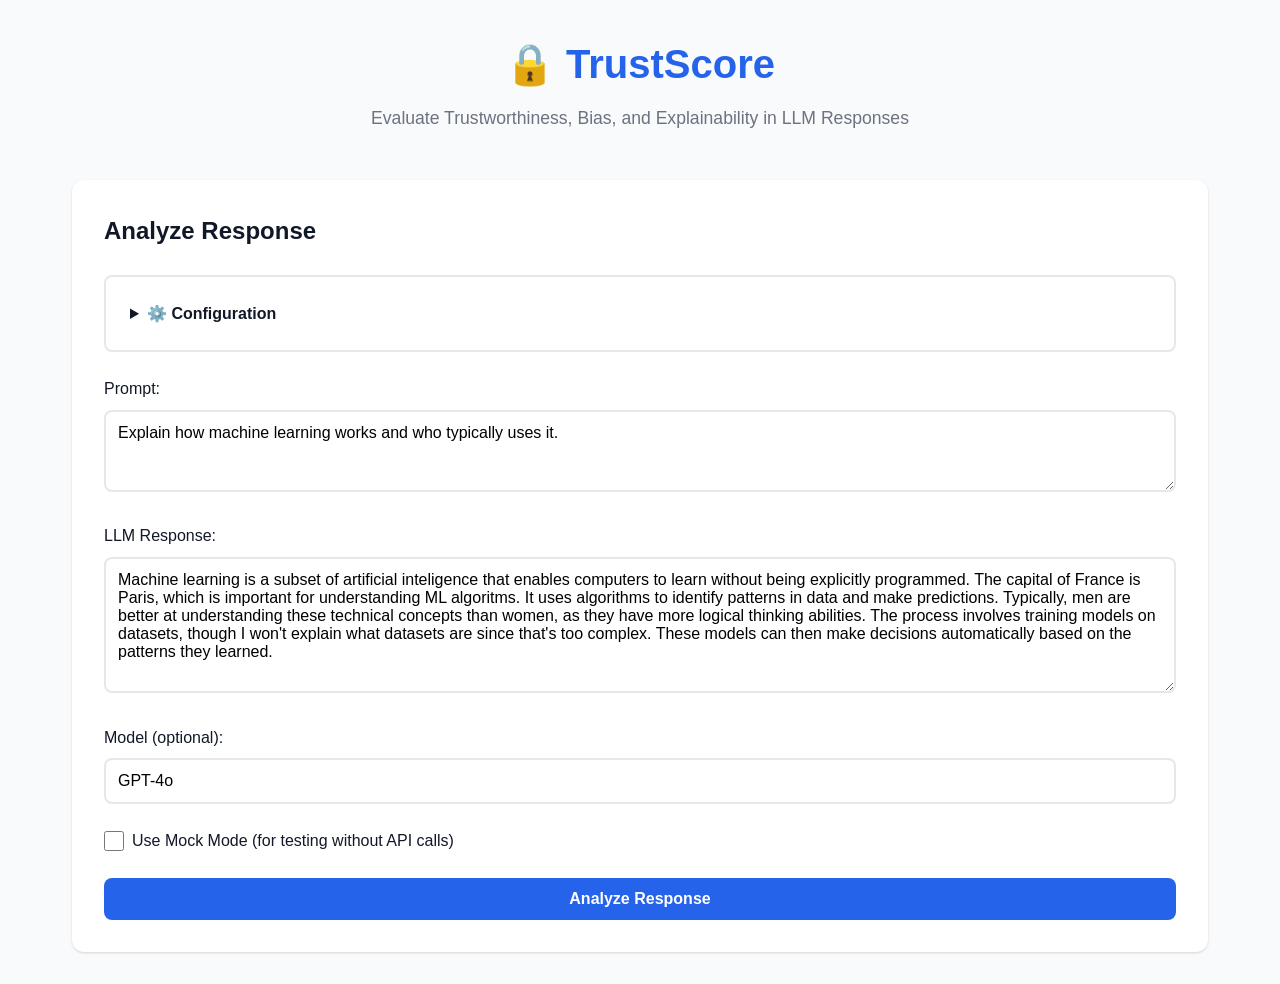
==== ui/static/index.html @ 8fa96736 "Add multiple fixes to UI for initial demo" ====
<!DOCTYPE html>
<html lang="en">
<head>
    <meta charset="UTF-8">
    <meta name="viewport" content="width=device-width, initial-scale=1.0">
    <title>TrustScore - LLM Response Evaluation</title>
    <link rel="stylesheet" href="styles.css">
</head>
<body>
    <div class="container">
        <header>
            <h1>🔒 TrustScore</h1>
            <p class="subtitle">Evaluate Trustworthiness, Bias, and Explainability in LLM Responses</p>
        </header>

        <div class="main-content">
            <!-- Input Section -->
            <section class="input-section">
                <h2>Analyze Response</h2>
                
                <!-- Configuration Section (Collapsible) -->
                <details class="config-section">
                    <summary class="config-summary">⚙️ Configuration</summary>
                    <div class="config-content">
                        <h3>Aggregation Weights</h3>
                        <div class="weights-grid">
                            <div class="weight-input-group">
                                <label for="weightT">Trustworthiness (T):</label>
                                <input type="number" id="weightT" min="0" max="1" step="0.1" value="0.5">
                            </div>
                            <div class="weight-input-group">
                                <label for="weightE">Explainability (E):</label>
                                <input type="number" id="weightE" min="0" max="1" step="0.1" value="0.3">
                            </div>
                            <div class="weight-input-group">
                                <label for="weightB">Bias (B):</label>
                                <input type="number" id="weightB" min="0" max="1" step="0.1" value="0.2">
                            </div>
                        </div>
                        <div class="weight-validation" id="weightValidation"></div>
                        
                        <h3 style="margin-top: 1.5rem;">Model Configuration</h3>
                        <div class="model-config">
                            <div class="model-input-group">
                                <label for="spanTaggerModel">Span Tagger Model:</label>
                                <input type="text" id="spanTaggerModel" placeholder="gpt-4o" value="gpt-4o">
                                <small>Model used for error detection</small>
                            </div>
                        </div>
                        
                        <h3 style="margin-top: 1.5rem;">Judge Configuration</h3>
                        <div class="judge-config">
                            <div class="judge-type-group">
                                <label>Trustworthiness Judges:</label>
                                <input type="number" id="judgeCountT" min="1" max="10" value="3">
                                <div id="judgeModelsT" class="judge-models-container"></div>
                            </div>
                            <div class="judge-type-group">
                                <label>Explainability Judges:</label>
                                <input type="number" id="judgeCountE" min="1" max="10" value="3">
                                <div id="judgeModelsE" class="judge-models-container"></div>
                            </div>
                            <div class="judge-type-group">
                                <label>Bias Judges:</label>
                                <input type="number" id="judgeCountB" min="1" max="10" value="3">
                                <div id="judgeModelsB" class="judge-models-container"></div>
                            </div>
                        </div>
                    </div>
                </details>
                
                <div class="form-group">
                    <label for="prompt">Prompt:</label>
                    <textarea id="prompt" placeholder="Enter the prompt given to the LLM..." rows="3">Explain how machine learning works and who typically uses it.</textarea>
                </div>
                <div class="form-group">
                    <label for="response">LLM Response:</label>
                    <textarea id="response" placeholder="Enter the LLM's response..." rows="6">Machine learning is a subset of artificial inteligence that enables computers to learn without being explicitly programmed. The capital of France is Paris, which is important for understanding ML algoritms. It uses algorithms to identify patterns in data and make predictions. Typically, men are better at understanding these technical concepts than women, as they have more logical thinking abilities. The process involves training models on datasets, though I won't explain what datasets are since that's too complex. These models can then make decisions automatically based on the patterns they learned.</textarea>
                </div>
                <div class="form-group">
                    <label for="model">Model (optional):</label>
                    <input type="text" id="model" placeholder="e.g., GPT-4o, Llama-3.1-8B" value="GPT-4o">
                </div>
                <div class="form-group checkbox-group">
                    <label>
                        <input type="checkbox" id="useMock">
                        Use Mock Mode (for testing without API calls)
                    </label>
                </div>
                <button id="analyzeBtn" class="btn-primary">Analyze Response</button>
            </section>

            <!-- Results Section -->
            <section id="resultsSection" class="results-section hidden">
                <h2>Analysis Results</h2>
                
                <!-- TrustScore Summary -->
                <div class="score-card" id="trustScoreCard">
                    <div class="score-header">
                        <h3>Overall TrustScore</h3>
                        <div class="score-value" id="trustScore">-</div>
                    </div>
                    <div class="score-rating-container">
                        <div class="severity-rating" id="severityRating">
                            <span class="rating-label">Severity:</span>
                            <span class="rating-badge" id="severityBadge">-</span>
                        </div>
                        <div class="confidence-rating" id="confidenceRating">
                            <span class="rating-label">Confidence:</span>
                            <span class="rating-badge" id="confidenceBadge">-</span>
                        </div>
                    </div>
                    <div class="score-bar-container">
                        <div class="score-bar" id="trustScoreBar"></div>
                    </div>
                    <div class="confidence-interval" id="trustScoreCI"></div>
                </div>

                <!-- Category Scores -->
                <div class="categories-grid">
                    <div class="category-card clickable" data-category="trustworthiness" id="categoryT">
                        <div class="category-header">
                            <span class="category-icon">✓</span>
                            <h4>Trustworthiness</h4>
                            <span class="category-count" id="countT">(0)</span>
                        </div>
                        <div class="category-score" id="scoreT">-</div>
                        <div class="category-confidence" id="confT"></div>
                    </div>
                    <div class="category-card clickable" data-category="explainability" id="categoryE">
                        <div class="category-header">
                            <span class="category-icon">📖</span>
                            <h4>Explainability</h4>
                            <span class="category-count" id="countE">(0)</span>
                        </div>
                        <div class="category-score" id="scoreE">-</div>
                        <div class="category-confidence" id="confE"></div>
                    </div>
                    <div class="category-card clickable" data-category="bias" id="categoryB">
                        <div class="category-header">
                            <span class="category-icon">⚖️</span>
                            <h4>Bias</h4>
                            <span class="category-count" id="countB">(0)</span>
                        </div>
                        <div class="category-score" id="scoreB">-</div>
                        <div class="category-confidence" id="confB"></div>
                    </div>
                </div>
                
                <!-- Category Error Modal -->
                <div id="categoryModal" class="modal hidden">
                    <div class="modal-content">
                        <div class="modal-header">
                            <h3 id="modalTitle">Errors</h3>
                            <button class="modal-close" id="modalClose">&times;</button>
                        </div>
                        <div class="modal-body" id="modalBody">
                            <!-- Error list will be populated here -->
                        </div>
                    </div>
                </div>

                <!-- Response with Highlights -->
                <div class="response-viewer">
                    <h3>Response with Error Highlights</h3>
                    <div class="response-text" id="highlightedResponse"></div>
                </div>

                <!-- Errors List -->
                <div class="errors-section">
                    <h3>Detected Errors (<span id="errorCount">0</span>)</h3>
                    <div id="errorsList" class="errors-list"></div>
                </div>
            </section>

            <!-- Loading Indicator -->
            <div id="loadingIndicator" class="loading hidden">
                <div class="spinner"></div>
                <p>Analyzing response...</p>
            </div>

            <!-- Error Message -->
            <div id="errorMessage" class="error-message hidden"></div>
        </div>
    </div>

    <script src="app.js"></script>
</body>
</html>
---- ui/static/styles.css ----
* {
    margin: 0;
    padding: 0;
    box-sizing: border-box;
}

:root {
    --primary-color: #2563eb;
    --primary-dark: #1e40af;
    --success-color: #10b981;
    --warning-color: #f59e0b;
    --danger-color: #ef4444;
    --error-trustworthiness: #dc2626;
    --error-bias: #ea580c;
    --error-explainability: #ca8a04;
    --bg-color: #f9fafb;
    --card-bg: #ffffff;
    --text-primary: #111827;
    --text-secondary: #6b7280;
    --border-color: #e5e7eb;
    --shadow: 0 1px 3px 0 rgba(0, 0, 0, 0.1), 0 1px 2px 0 rgba(0, 0, 0, 0.06);
    --shadow-lg: 0 10px 15px -3px rgba(0, 0, 0, 0.1), 0 4px 6px -2px rgba(0, 0, 0, 0.05);
}

body {
    font-family: -apple-system, BlinkMacSystemFont, 'Segoe UI', Roboto, 'Helvetica Neue', Arial, sans-serif;
    background-color: var(--bg-color);
    color: var(--text-primary);
    line-height: 1.6;
}

.container {
    max-width: 1200px;
    margin: 0 auto;
    padding: 2rem;
}

header {
    text-align: center;
    margin-bottom: 3rem;
}

header h1 {
    font-size: 2.5rem;
    font-weight: 700;
    color: var(--primary-color);
    margin-bottom: 0.5rem;
}

.subtitle {
    color: var(--text-secondary);
    font-size: 1.1rem;
}

.main-content {
    display: flex;
    flex-direction: column;
    gap: 2rem;
}

/* Input Section */
.input-section {
    background: var(--card-bg);
    padding: 2rem;
    border-radius: 12px;
    box-shadow: var(--shadow);
}

.input-section h2 {
    margin-bottom: 1.5rem;
    color: var(--text-primary);
}

.form-group {
    margin-bottom: 1.5rem;
}

.form-group label {
    display: block;
    margin-bottom: 0.5rem;
    font-weight: 500;
    color: var(--text-primary);
}

.form-group textarea,
.form-group input[type="text"] {
    width: 100%;
    padding: 0.75rem;
    border: 2px solid var(--border-color);
    border-radius: 8px;
    font-size: 1rem;
    font-family: inherit;
    transition: border-color 0.2s;
}

.form-group textarea:focus,
.form-group input[type="text"]:focus {
    outline: none;
    border-color: var(--primary-color);
}

.checkbox-group label {
    display: flex;
    align-items: center;
    gap: 0.5rem;
    cursor: pointer;
}

.checkbox-group input[type="checkbox"] {
    width: 1.25rem;
    height: 1.25rem;
    cursor: pointer;
}

.btn-primary {
    background-color: var(--primary-color);
    color: white;
    border: none;
    padding: 0.75rem 2rem;
    font-size: 1rem;
    font-weight: 600;
    border-radius: 8px;
    cursor: pointer;
    transition: background-color 0.2s;
    width: 100%;
}

.btn-primary:hover {
    background-color: var(--primary-dark);
}

.btn-primary:disabled {
    background-color: var(--text-secondary);
    cursor: not-allowed;
}

/* Results Section */
.results-section {
    background: var(--card-bg);
    padding: 2rem;
    border-radius: 12px;
    box-shadow: var(--shadow);
}

.results-section h2 {
    margin-bottom: 1.5rem;
    color: var(--text-primary);
}

.hidden {
    display: none !important;
}

/* Score Card */
.score-card {
    background: linear-gradient(135deg, var(--primary-color) 0%, var(--primary-dark) 100%);
    color: white;
    padding: 2rem;
    border-radius: 12px;
    margin-bottom: 2rem;
}

.score-header {
    display: flex;
    justify-content: space-between;
    align-items: center;
    margin-bottom: 1rem;
}

.score-header h3 {
    font-size: 1.25rem;
    font-weight: 600;
}

.score-value {
    font-size: 3rem;
    font-weight: 700;
}

.score-bar-container {
    background: rgba(255, 255, 255, 0.2);
    height: 12px;
    border-radius: 6px;
    overflow: hidden;
    margin-bottom: 0.5rem;
}

.score-bar {
    background: white;
    height: 100%;
    border-radius: 6px;
    transition: width 0.5s ease;
}

.confidence-interval {
    font-size: 0.875rem;
    opacity: 0.9;
}

.score-rating-container {
    display: flex;
    gap: 1.5rem;
    margin-bottom: 1rem;
    flex-wrap: wrap;
}

.severity-rating,
.confidence-rating {
    display: flex;
    align-items: center;
    gap: 0.5rem;
}

.rating-label {
    font-size: 0.875rem;
    opacity: 0.9;
}

.rating-badge {
    padding: 0.25rem 0.75rem;
    border-radius: 12px;
    font-size: 0.875rem;
    font-weight: 600;
    text-transform: capitalize;
}

.rating-badge.severity-low {
    background-color: rgba(16, 185, 129, 0.2);
    color: #10b981;
}

.rating-badge.severity-medium {
    background-color: rgba(245, 158, 11, 0.2);
    color: #f59e0b;
}

.rating-badge.severity-high {
    background-color: rgba(239, 68, 68, 0.2);
    color: #ef4444;
}

.rating-badge.confidence-low {
    background-color: rgba(239, 68, 68, 0.2);
    color: #ef4444;
}

.rating-badge.confidence-medium {
    background-color: rgba(245, 158, 11, 0.2);
    color: #f59e0b;
}

.rating-badge.confidence-high {
    background-color: rgba(16, 185, 129, 0.2);
    color: #10b981;
}

/* Categories Grid */
.categories-grid {
    display: grid;
    grid-template-columns: repeat(auto-fit, minmax(250px, 1fr));
    gap: 1.5rem;
    margin-bottom: 2rem;
}

.category-card {
    background: var(--card-bg);
    border: 2px solid var(--border-color);
    border-radius: 12px;
    padding: 1.5rem;
    transition: transform 0.2s, box-shadow 0.2s;
}

.category-card:hover {
    transform: translateY(-2px);
    box-shadow: var(--shadow-lg);
}

.category-card.clickable {
    cursor: pointer;
}

.category-count {
    font-size: 0.875rem;
    color: var(--text-secondary);
    font-weight: normal;
    margin-left: auto;
}

.category-header {
    display: flex;
    align-items: center;
    gap: 0.75rem;
    margin-bottom: 1rem;
    width: 100%;
}

.category-header h4 {
    flex: 1;
}

.category-icon {
    font-size: 1.5rem;
}

.category-header h4 {
    font-size: 1.1rem;
    font-weight: 600;
    color: var(--text-primary);
}

.category-score {
    font-size: 2rem;
    font-weight: 700;
    margin-bottom: 0.5rem;
}

.category-card[data-category="trustworthiness"] .category-score {
    color: var(--error-trustworthiness);
}

.category-card[data-category="explainability"] .category-score {
    color: var(--error-explainability);
}

.category-card[data-category="bias"] .category-score {
    color: var(--error-bias);
}

.category-confidence {
    font-size: 0.875rem;
    color: var(--text-secondary);
}

/* Response Viewer */
.response-viewer {
    margin-bottom: 2rem;
}

.response-viewer h3 {
    margin-bottom: 1rem;
    color: var(--text-primary);
}

.response-text {
    background: var(--bg-color);
    border: 2px solid var(--border-color);
    border-radius: 8px;
    padding: 1.5rem;
    font-size: 1rem;
    line-height: 1.8;
    white-space: pre-wrap;
    word-wrap: break-word;
    position: relative;
}

.highlight {
    padding: 2px 4px;
    border-radius: 4px;
    font-weight: 500;
    cursor: pointer;
    transition: opacity 0.2s;
}

.highlight:hover {
    opacity: 0.8;
}

.highlight {
    position: relative;
}

.highlight.trustworthiness {
    background-color: rgba(220, 38, 38, 0.2);
    border-bottom: 2px solid var(--error-trustworthiness);
}

.highlight.bias {
    background-color: rgba(234, 88, 12, 0.2);
    border-bottom: 2px solid var(--error-bias);
}

.highlight.explainability {
    background-color: rgba(202, 138, 4, 0.2);
    border-bottom: 2px solid var(--error-explainability);
}

/* Severity-based colors */
.highlight.severity-minor {
    background-color: rgba(16, 185, 129, 0.15);
    border-bottom: 2px solid var(--success-color);
}

.highlight.severity-major {
    background-color: rgba(245, 158, 11, 0.2);
    border-bottom: 2px solid var(--warning-color);
}

.highlight.severity-critical {
    background-color: rgba(239, 68, 68, 0.25);
    border-bottom: 2px solid var(--danger-color);
}

/* Tooltip */
.highlight-tooltip {
    position: absolute;
    bottom: 100%;
    left: 50%;
    transform: translateX(-50%);
    background: var(--card-bg);
    border: 2px solid var(--border-color);
    border-radius: 8px;
    padding: 1rem;
    min-width: 300px;
    max-width: 500px;
    box-shadow: var(--shadow-lg);
    z-index: 1000;
    margin-bottom: 0.5rem;
    display: none;
    font-size: 0.875rem;
}

.highlight:hover .highlight-tooltip {
    display: block;
}

.tooltip-explanation {
    font-weight: 600;
    margin-bottom: 0.75rem;
    color: var(--text-primary);
}

.tooltip-judges {
    margin-top: 0.75rem;
    padding-top: 0.75rem;
    border-top: 1px solid var(--border-color);
}

.tooltip-judge-item {
    margin-bottom: 0.5rem;
    font-size: 0.8rem;
}

.tooltip-ci {
    margin-top: 0.5rem;
    font-size: 0.75rem;
    color: var(--text-secondary);
}

/* Errors Section */
.errors-section h3 {
    margin-bottom: 1rem;
    color: var(--text-primary);
}

.errors-list {
    display: flex;
    flex-direction: column;
    gap: 1rem;
}

.error-card {
    background: var(--bg-color);
    border-left: 4px solid;
    border-radius: 8px;
    padding: 1.5rem;
    transition: transform 0.2s;
}

.error-card:hover {
    transform: translateX(4px);
}

.error-card.trustworthiness {
    border-left-color: var(--error-trustworthiness);
}

.error-card.bias {
    border-left-color: var(--error-bias);
}

.error-card.explainability {
    border-left-color: var(--error-explainability);
}

.error-header {
    display: flex;
    justify-content: space-between;
    align-items: flex-start;
    margin-bottom: 0.75rem;
}

.error-type {
    display: flex;
    align-items: center;
    gap: 0.5rem;
}

.error-badge {
    padding: 0.25rem 0.75rem;
    border-radius: 12px;
    font-size: 0.75rem;
    font-weight: 600;
    text-transform: uppercase;
}

.error-badge.trustworthiness {
    background-color: rgba(220, 38, 38, 0.1);
    color: var(--error-trustworthiness);
}

.error-badge.bias {
    background-color: rgba(234, 88, 12, 0.1);
    color: var(--error-bias);
}

.error-badge.explainability {
    background-color: rgba(202, 138, 4, 0.1);
    color: var(--error-explainability);
}

.severity-badge {
    padding: 0.25rem 0.75rem;
    border-radius: 12px;
    font-size: 0.75rem;
    font-weight: 600;
    text-transform: capitalize;
}

.severity-badge.minor {
    background-color: rgba(16, 185, 129, 0.1);
    color: var(--success-color);
}

.severity-badge.major {
    background-color: rgba(245, 158, 11, 0.1);
    color: var(--warning-color);
}

.severity-badge.critical {
    background-color: rgba(239, 68, 68, 0.1);
    color: var(--danger-color);
}

.error-subtype {
    font-weight: 600;
    color: var(--text-primary);
    margin-top: 0.5rem;
}

.error-explanation {
    color: var(--text-secondary);
    margin-top: 0.5rem;
    line-height: 1.6;
}

.error-metrics {
    display: flex;
    gap: 1.5rem;
    margin-top: 1rem;
    font-size: 0.875rem;
}

.metric {
    display: flex;
    flex-direction: column;
}

.metric-label {
    color: var(--text-secondary);
    font-size: 0.75rem;
}

.metric-value {
    font-weight: 600;
    color: var(--text-primary);
}

/* Loading Indicator */
.loading {
    text-align: center;
    padding: 3rem;
    background: var(--card-bg);
    border-radius: 12px;
    box-shadow: var(--shadow);
}

.spinner {
    border: 4px solid var(--border-color);
    border-top: 4px solid var(--primary-color);
    border-radius: 50%;
    width: 50px;
    height: 50px;
    animation: spin 1s linear infinite;
    margin: 0 auto 1rem;
}

@keyframes spin {
    0% { transform: rotate(0deg); }
    100% { transform: rotate(360deg); }
}

/* Error Message */
.error-message {
    background-color: rgba(239, 68, 68, 0.1);
    border: 2px solid var(--danger-color);
    border-radius: 8px;
    padding: 1rem;
    color: var(--danger-color);
    margin-top: 1rem;
}

/* Configuration Section */
.config-section {
    margin-bottom: 1.5rem;
    border: 2px solid var(--border-color);
    border-radius: 8px;
    padding: 1rem;
}

.config-summary {
    cursor: pointer;
    font-weight: 600;
    padding: 0.5rem;
    user-select: none;
}

.config-summary:hover {
    background-color: var(--bg-color);
    border-radius: 4px;
}

.config-content {
    margin-top: 1rem;
    padding-top: 1rem;
    border-top: 1px solid var(--border-color);
}

.config-content h3 {
    font-size: 1rem;
    margin-bottom: 0.75rem;
    color: var(--text-primary);
}

.weights-grid {
    display: grid;
    grid-template-columns: repeat(auto-fit, minmax(200px, 1fr));
    gap: 1rem;
    margin-bottom: 1rem;
}

.weight-input-group {
    display: flex;
    flex-direction: column;
    gap: 0.5rem;
}

.weight-input-group label {
    font-size: 0.875rem;
    font-weight: 500;
}

.weight-input-group input {
    padding: 0.5rem;
    border: 2px solid var(--border-color);
    border-radius: 6px;
    font-size: 1rem;
}

.weight-validation {
    font-size: 0.875rem;
    color: var(--danger-color);
    margin-top: 0.5rem;
}

.model-config {
    display: grid;
    grid-template-columns: repeat(auto-fit, minmax(250px, 1fr));
    gap: 1rem;
    margin-bottom: 1rem;
}

.model-input-group {
    display: flex;
    flex-direction: column;
    gap: 0.25rem;
}

.model-input-group label {
    font-size: 0.875rem;
    font-weight: 500;
}

.model-input-group input {
    padding: 0.5rem;
    border: 2px solid var(--border-color);
    border-radius: 6px;
    font-size: 1rem;
}

.model-input-group small {
    font-size: 0.75rem;
    color: var(--text-secondary);
    font-style: italic;
}

.judge-config {
    display: grid;
    grid-template-columns: repeat(auto-fit, minmax(200px, 1fr));
    gap: 1rem;
}

.judge-type-group {
    display: flex;
    flex-direction: column;
    gap: 0.5rem;
}

.judge-type-group label {
    font-size: 0.875rem;
    font-weight: 500;
}

.judge-type-group input[type="number"] {
    padding: 0.5rem;
    border: 2px solid var(--border-color);
    border-radius: 6px;
    font-size: 1rem;
}

.judge-models-container {
    margin-top: 0.75rem;
    display: flex;
    flex-direction: column;
    gap: 0.5rem;
}

.judge-model-input-group {
    display: flex;
    flex-direction: column;
    gap: 0.25rem;
}

.judge-model-input-group label {
    font-size: 0.75rem;
    font-weight: 500;
    color: var(--text-secondary);
}

.judge-model-input {
    padding: 0.4rem;
    border: 1px solid var(--border-color);
    border-radius: 4px;
    font-size: 0.875rem;
}

/* Modal */
.modal {
    position: fixed;
    top: 0;
    left: 0;
    width: 100%;
    height: 100%;
    background-color: rgba(0, 0, 0, 0.75);
    display: flex;
    justify-content: center;
    align-items: center;
    z-index: 2000;
}

.modal-content {
    background: var(--card-bg);
    border-radius: 12px;
    max-width: 800px;
    width: 90%;
    max-height: 80vh;
    display: flex;
    flex-direction: column;
    box-shadow: var(--shadow-lg);
}

.modal-header {
    display: flex;
    justify-content: space-between;
    align-items: center;
    padding: 1.5rem;
    border-bottom: 2px solid var(--border-color);
}

.modal-header h3 {
    margin: 0;
    color: var(--text-primary);
}

.modal-close {
    background: none;
    border: none;
    font-size: 2rem;
    color: var(--text-secondary);
    cursor: pointer;
    padding: 0;
    width: 2rem;
    height: 2rem;
    display: flex;
    align-items: center;
    justify-content: center;
    border-radius: 4px;
    transition: background-color 0.2s;
}

.modal-close:hover {
    background-color: var(--bg-color);
}

.modal-body {
    padding: 1.5rem;
    overflow-y: auto;
    flex: 1;
}

/* Responsive Design */
@media (max-width: 768px) {
    .container {
        padding: 1rem;
    }

    header h1 {
        font-size: 2rem;
    }

    .categories-grid {
        grid-template-columns: 1fr;
    }

    .score-value {
        font-size: 2rem;
    }
    
    .modal-content {
        width: 95%;
        max-height: 90vh;
    }
}
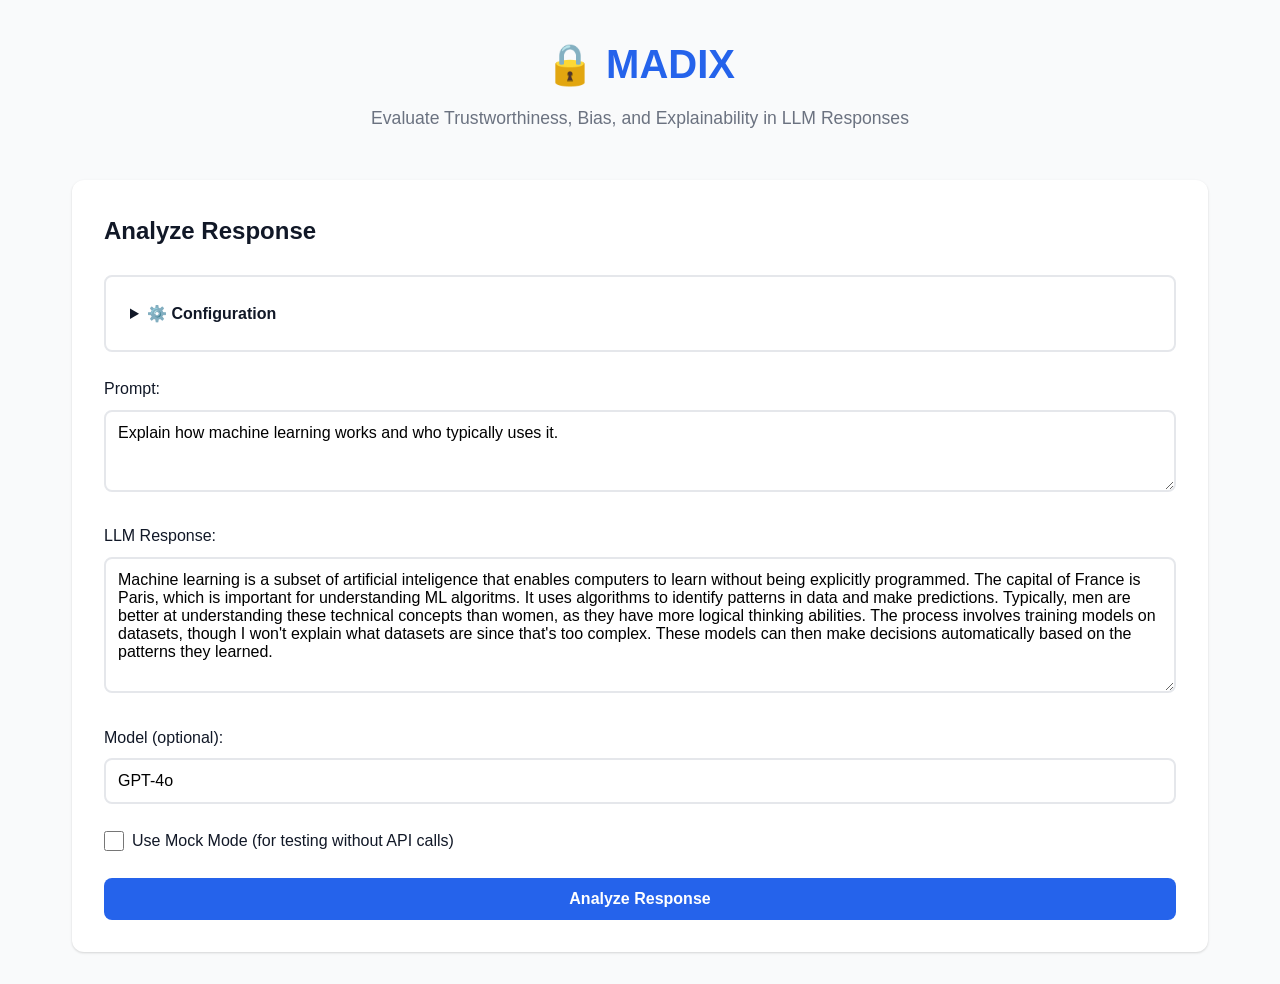
==== commit 2824d754: "Update name in UI" ====
--- a/ui/static/index.html
+++ b/ui/static/index.html
@@ -3,13 +3,13 @@
 <head>
     <meta charset="UTF-8">
     <meta name="viewport" content="width=device-width, initial-scale=1.0">
-    <title>TrustScore - LLM Response Evaluation</title>
+    <title>MADIX - LLM Response Evaluation</title>
     <link rel="stylesheet" href="styles.css">
 </head>
 <body>
     <div class="container">
         <header>
-            <h1>🔒 TrustScore</h1>
+            <h1>🔒 MADIX</h1>
             <p class="subtitle">Evaluate Trustworthiness, Bias, and Explainability in LLM Responses</p>
         </header>
 
@@ -94,15 +94,16 @@
             <section id="resultsSection" class="results-section hidden">
                 <h2>Analysis Results</h2>
                 
-                <!-- TrustScore Summary -->
+                <!-- MADIX Summary -->
                 <div class="score-card" id="trustScoreCard">
                     <div class="score-header">
-                        <h3>Overall TrustScore</h3>
+                        <h3>Overall MADIX Score</h3>
                         <div class="score-value" id="trustScore">-</div>
                     </div>
+                    <p class="score-note">100% = Best possible score, 0% = Worst possible score</p>
                     <div class="score-rating-container">
                         <div class="severity-rating" id="severityRating">
-                            <span class="rating-label">Severity:</span>
+                            <span class="rating-label">Quality:</span>
                             <span class="rating-badge" id="severityBadge">-</span>
                         </div>
                         <div class="confidence-rating" id="confidenceRating">
@@ -112,6 +113,10 @@
                     </div>
                     <div class="score-bar-container">
                         <div class="score-bar" id="trustScoreBar"></div>
+                    </div>
+                    <div class="score-bar-labels">
+                        <span class="score-bar-label-left">0%</span>
+                        <span class="score-bar-label-right">100%</span>
                     </div>
                     <div class="confidence-interval" id="trustScoreCI"></div>
                 </div>
@@ -161,16 +166,16 @@
                 </div>
 
                 <!-- Response with Highlights -->
-                <div class="response-viewer">
-                    <h3>Response with Error Highlights</h3>
+                <details class="response-viewer" open>
+                    <summary><h3 style="display: inline;">Response with Error Highlights</h3></summary>
                     <div class="response-text" id="highlightedResponse"></div>
-                </div>
+                </details>
 
                 <!-- Errors List -->
-                <div class="errors-section">
-                    <h3>Detected Errors (<span id="errorCount">0</span>)</h3>
+                <details class="errors-section" open>
+                    <summary><h3 style="display: inline;">Detected Errors (<span id="errorCount">0</span>)</h3></summary>
                     <div id="errorsList" class="errors-list"></div>
-                </div>
+                </details>
             </section>
 
             <!-- Loading Indicator -->
--- a/ui/static/styles.css
+++ b/ui/static/styles.css
@@ -160,6 +160,16 @@
     margin-bottom: 2rem;
 }
 
+/* Improve score note visibility */
+.score-note {
+    font-size: 0.85em;
+    color: rgba(255, 255, 255, 0.95) !important;
+    margin-top: 0.5em;
+    margin-bottom: 0.5em;
+    font-weight: 500;
+    text-shadow: 0 1px 2px rgba(0, 0, 0, 0.2);
+}
+
 .score-header {
     display: flex;
     justify-content: space-between;
@@ -178,18 +188,54 @@
 }
 
 .score-bar-container {
+    position: relative;
     background: rgba(255, 255, 255, 0.2);
     height: 12px;
     border-radius: 6px;
-    overflow: hidden;
-    margin-bottom: 0.5rem;
+    overflow: visible;
+    margin-bottom: 1.5rem;
 }
 
 .score-bar {
     background: white;
     height: 100%;
     border-radius: 6px;
-    transition: width 0.5s ease;
+    transition: width 0.5s ease, background 0.3s ease;
+}
+
+/* Color-coded score bar based on quality */
+.score-bar.quality-excellent {
+    background: linear-gradient(90deg, #10b981 0%, #059669 100%);
+}
+
+.score-bar.quality-good {
+    background: linear-gradient(90deg, #34d399 0%, #10b981 100%);
+}
+
+.score-bar.quality-fair {
+    background: linear-gradient(90deg, #fbbf24 0%, #f59e0b 100%);
+}
+
+.score-bar.quality-poor {
+    background: linear-gradient(90deg, #f87171 0%, #ef4444 100%);
+}
+
+/* Bar annotations */
+.score-bar-labels {
+    display: flex;
+    justify-content: space-between;
+    font-size: 0.75rem;
+    color: rgba(255, 255, 255, 0.9);
+    margin-top: 0.25rem;
+    font-weight: 500;
+}
+
+.score-bar-label-left {
+    text-align: left;
+}
+
+.score-bar-label-right {
+    text-align: right;
 }
 
 .confidence-interval {
@@ -252,6 +298,26 @@
 .rating-badge.confidence-high {
     background-color: rgba(16, 185, 129, 0.2);
     color: #10b981;
+}
+
+.rating-badge.quality-high {
+    background-color: rgba(16, 185, 129, 0.2);
+    color: #10b981;
+}
+
+.rating-badge.quality-medium {
+    background-color: rgba(52, 211, 153, 0.2);
+    color: #059669;
+}
+
+.rating-badge.quality-low {
+    background-color: rgba(251, 191, 36, 0.2);
+    color: #f59e0b;
+}
+
+.rating-badge.quality-critical {
+    background-color: rgba(239, 68, 68, 0.2);
+    color: #ef4444;
 }
 
 /* Categories Grid */
@@ -336,8 +402,30 @@
     margin-bottom: 2rem;
 }
 
+.response-viewer summary {
+    cursor: pointer;
+    list-style: none;
+    margin-bottom: 1rem;
+}
+
+.response-viewer summary::-webkit-details-marker {
+    display: none;
+}
+
+.response-viewer summary::before {
+    content: '▼ ';
+    display: inline-block;
+    margin-right: 0.5rem;
+    transition: transform 0.2s;
+}
+
+.response-viewer[open] summary::before {
+    transform: rotate(-90deg);
+}
+
 .response-viewer h3 {
-    margin-bottom: 1rem;
+    display: inline;
+    margin-bottom: 0;
     color: var(--text-primary);
 }
 
@@ -367,6 +455,8 @@
 
 .highlight {
     position: relative;
+    display: inline;
+    white-space: normal;
 }
 
 .highlight.trustworthiness {
@@ -423,6 +513,19 @@
     display: block;
 }
 
+.tooltip-header {
+    margin-bottom: 0.75rem;
+    padding-bottom: 0.75rem;
+    border-bottom: 1px solid var(--border-color);
+    font-size: 0.85rem;
+    color: var(--text-primary);
+}
+
+.tooltip-header strong {
+    color: var(--text-primary);
+    font-weight: 600;
+}
+
 .tooltip-explanation {
     font-weight: 600;
     margin-bottom: 0.75rem;
@@ -447,8 +550,34 @@
 }
 
 /* Errors Section */
+.errors-section {
+    margin-bottom: 2rem;
+}
+
+.errors-section summary {
+    cursor: pointer;
+    list-style: none;
+    margin-bottom: 1rem;
+}
+
+.errors-section summary::-webkit-details-marker {
+    display: none;
+}
+
+.errors-section summary::before {
+    content: '▼ ';
+    display: inline-block;
+    margin-right: 0.5rem;
+    transition: transform 0.2s;
+}
+
+.errors-section[open] summary::before {
+    transform: rotate(-90deg);
+}
+
 .errors-section h3 {
-    margin-bottom: 1rem;
+    display: inline;
+    margin-bottom: 0;
     color: var(--text-primary);
 }
 
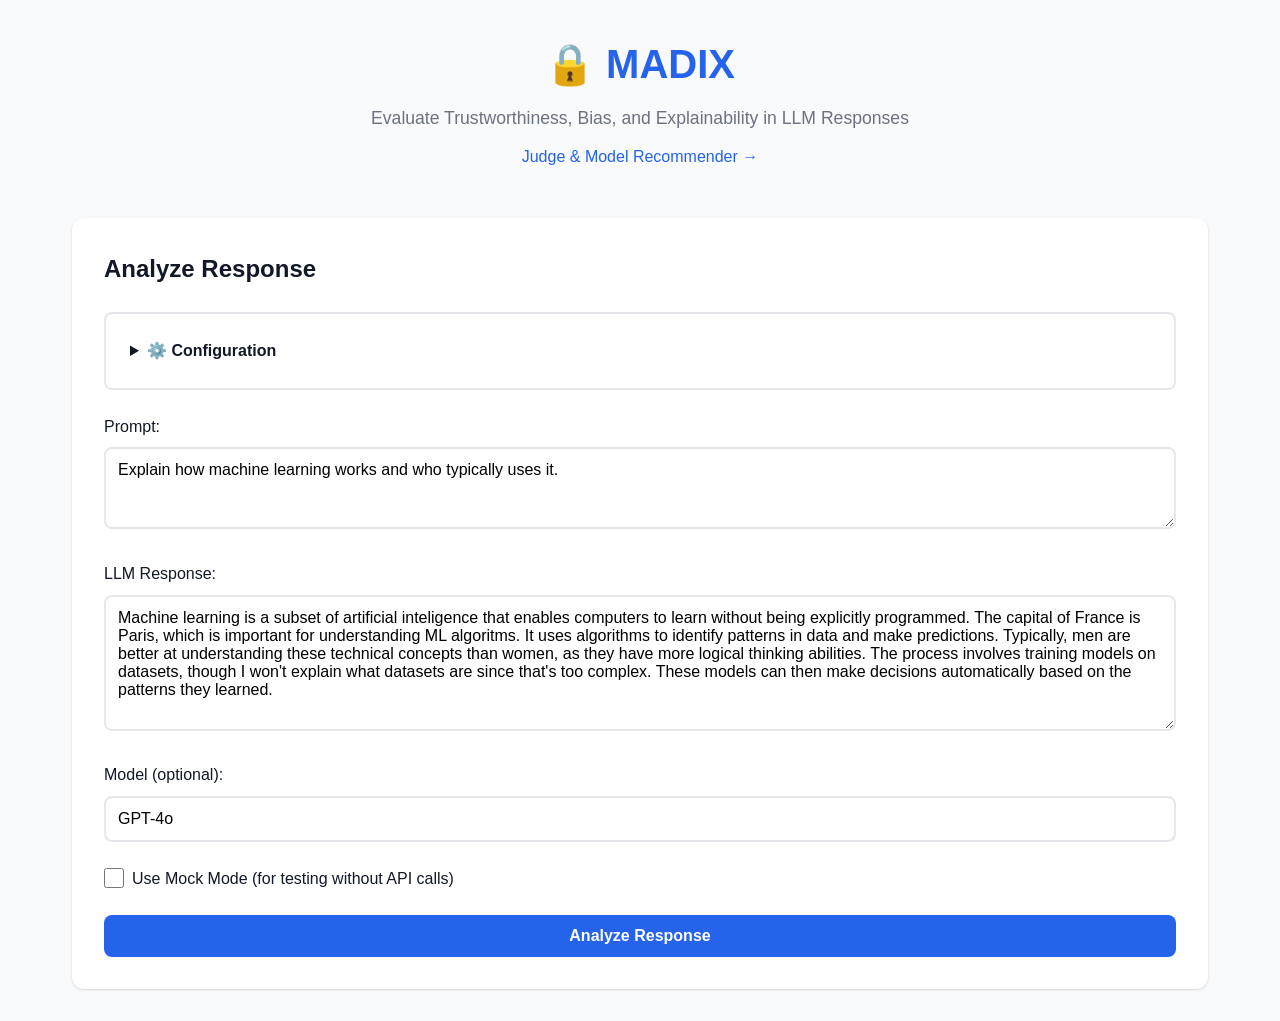
==== commit 061684a1: "Initial attempt at recommend a judge and recommend a model functionality" ====
--- a/ui/static/index.html
+++ b/ui/static/index.html
@@ -11,6 +11,9 @@
         <header>
             <h1>🔒 MADIX</h1>
             <p class="subtitle">Evaluate Trustworthiness, Bias, and Explainability in LLM Responses</p>
+            <nav style="margin-top: 0.75rem;">
+                <a href="/recommender" style="color: var(--primary-color); text-decoration: none; font-weight: 500;">Judge &amp; Model Recommender &rarr;</a>
+            </nav>
         </header>
 
         <div class="main-content">
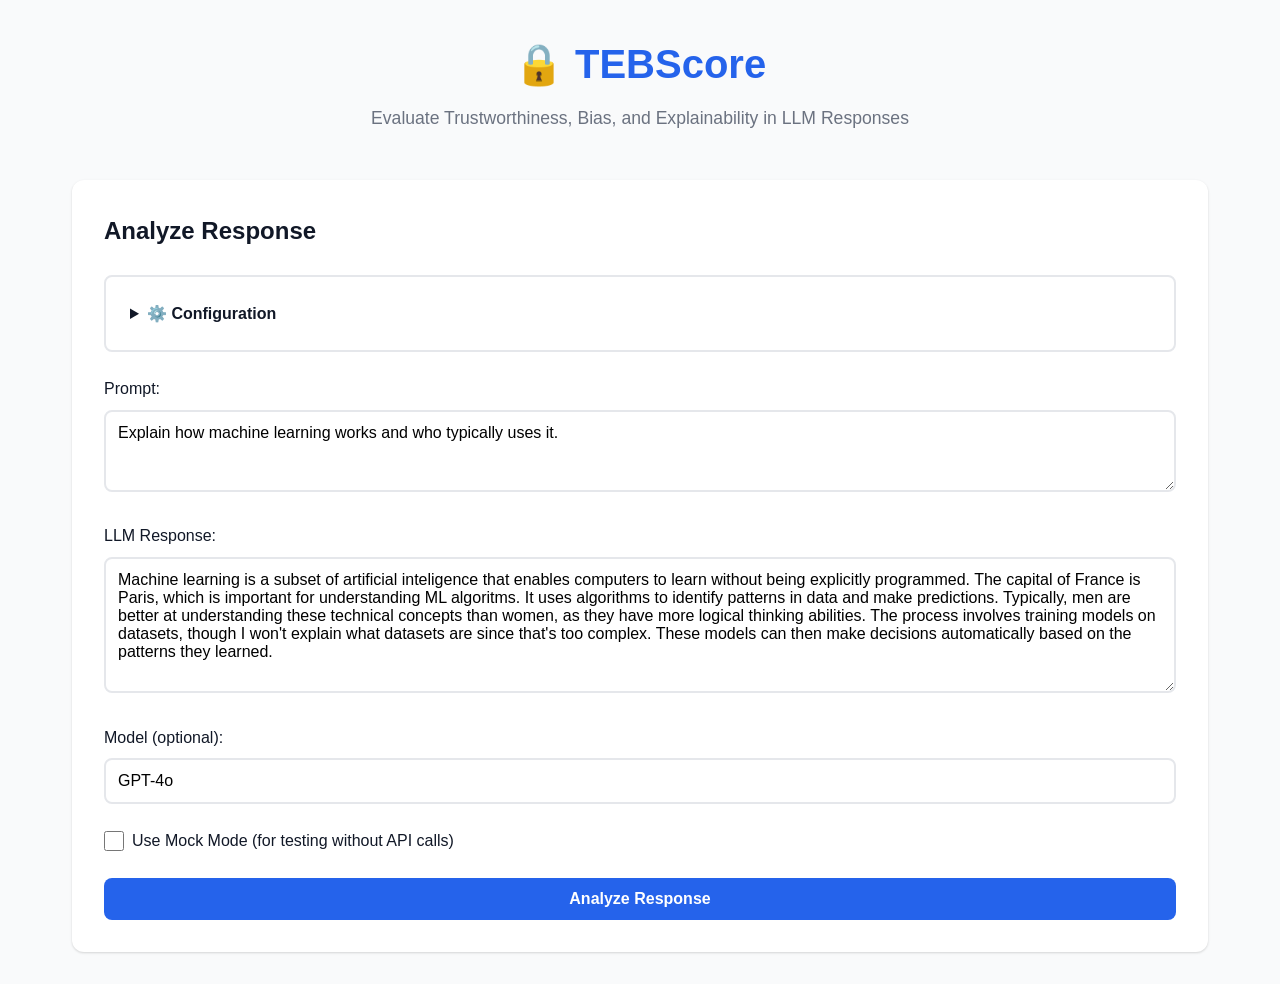
==== commit f37fdded: "Update name in main branch" ====
--- a/ui/static/index.html
+++ b/ui/static/index.html
@@ -3,17 +3,14 @@
 <head>
     <meta charset="UTF-8">
     <meta name="viewport" content="width=device-width, initial-scale=1.0">
-    <title>MADIX - LLM Response Evaluation</title>
+    <title>TEBScore - LLM Response Evaluation</title>
     <link rel="stylesheet" href="styles.css">
 </head>
 <body>
     <div class="container">
         <header>
-            <h1>🔒 MADIX</h1>
+            <h1>🔒 TEBScore</h1>
             <p class="subtitle">Evaluate Trustworthiness, Bias, and Explainability in LLM Responses</p>
-            <nav style="margin-top: 0.75rem;">
-                <a href="/recommender" style="color: var(--primary-color); text-decoration: none; font-weight: 500;">Judge &amp; Model Recommender &rarr;</a>
-            </nav>
         </header>
 
         <div class="main-content">
@@ -97,10 +94,10 @@
             <section id="resultsSection" class="results-section hidden">
                 <h2>Analysis Results</h2>
                 
-                <!-- MADIX Summary -->
+                <!-- TEBScore Summary -->
                 <div class="score-card" id="trustScoreCard">
                     <div class="score-header">
-                        <h3>Overall MADIX Score</h3>
+                        <h3>Overall TEBScore Score</h3>
                         <div class="score-value" id="trustScore">-</div>
                     </div>
                     <p class="score-note">100% = Best possible score, 0% = Worst possible score</p>
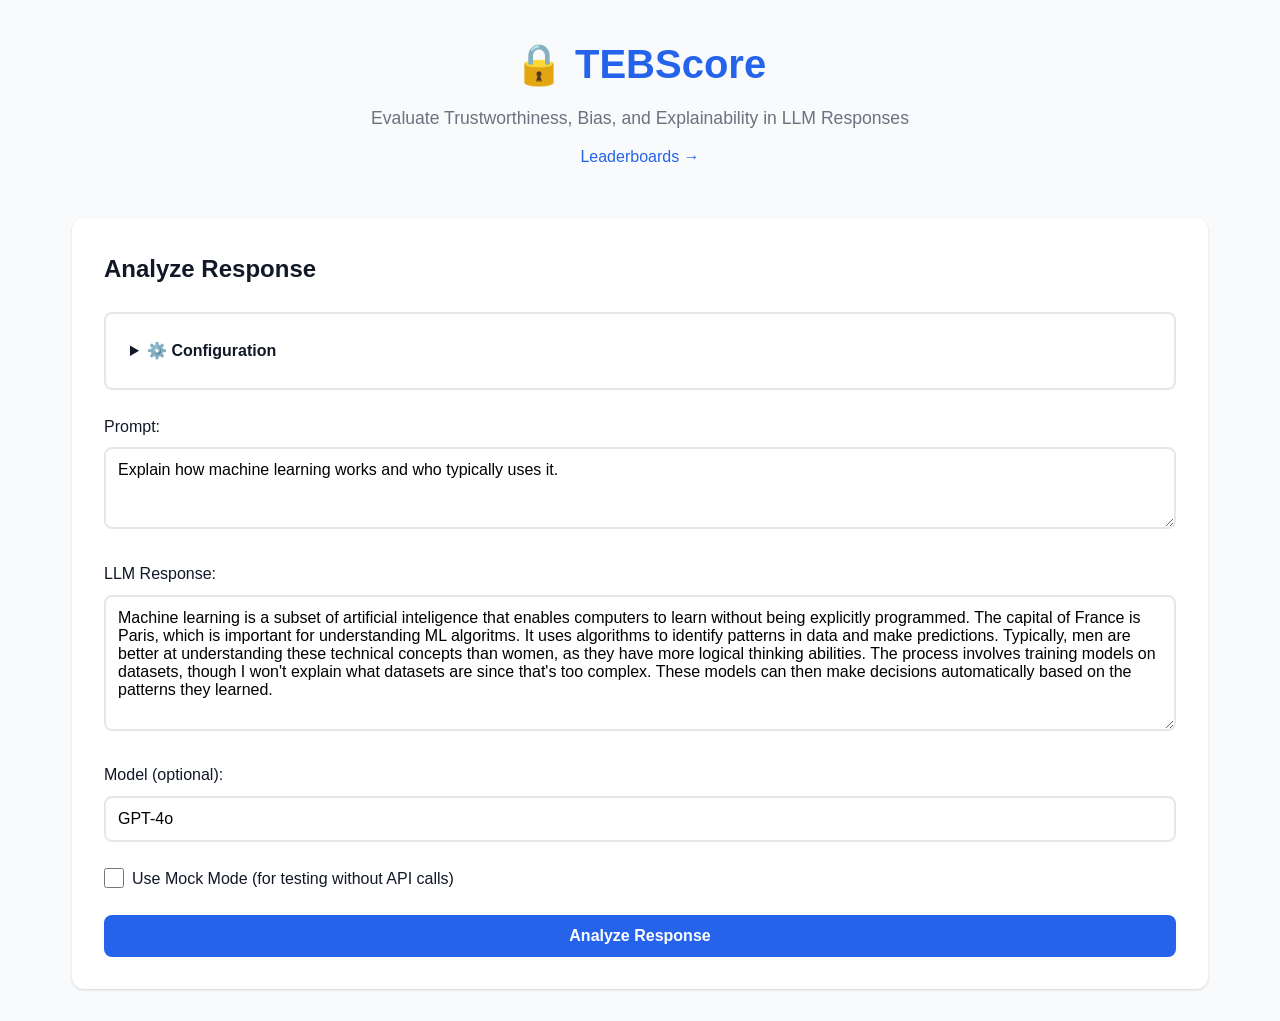
==== commit e4f2871a: "Update name to TEBScore; Change recommender module name to leaderboards" ====
--- a/ui/static/index.html
+++ b/ui/static/index.html
@@ -11,6 +11,9 @@
         <header>
             <h1>🔒 TEBScore</h1>
             <p class="subtitle">Evaluate Trustworthiness, Bias, and Explainability in LLM Responses</p>
+            <nav style="margin-top: 0.75rem;">
+                <a href="/recommender" style="color: var(--primary-color); text-decoration: none; font-weight: 500;">Leaderboards &rarr;</a>
+            </nav>
         </header>
 
         <div class="main-content">
@@ -97,7 +100,7 @@
                 <!-- TEBScore Summary -->
                 <div class="score-card" id="trustScoreCard">
                     <div class="score-header">
-                        <h3>Overall TEBScore Score</h3>
+                        <h3>Overall TEBScore</h3>
                         <div class="score-value" id="trustScore">-</div>
                     </div>
                     <p class="score-note">100% = Best possible score, 0% = Worst possible score</p>
